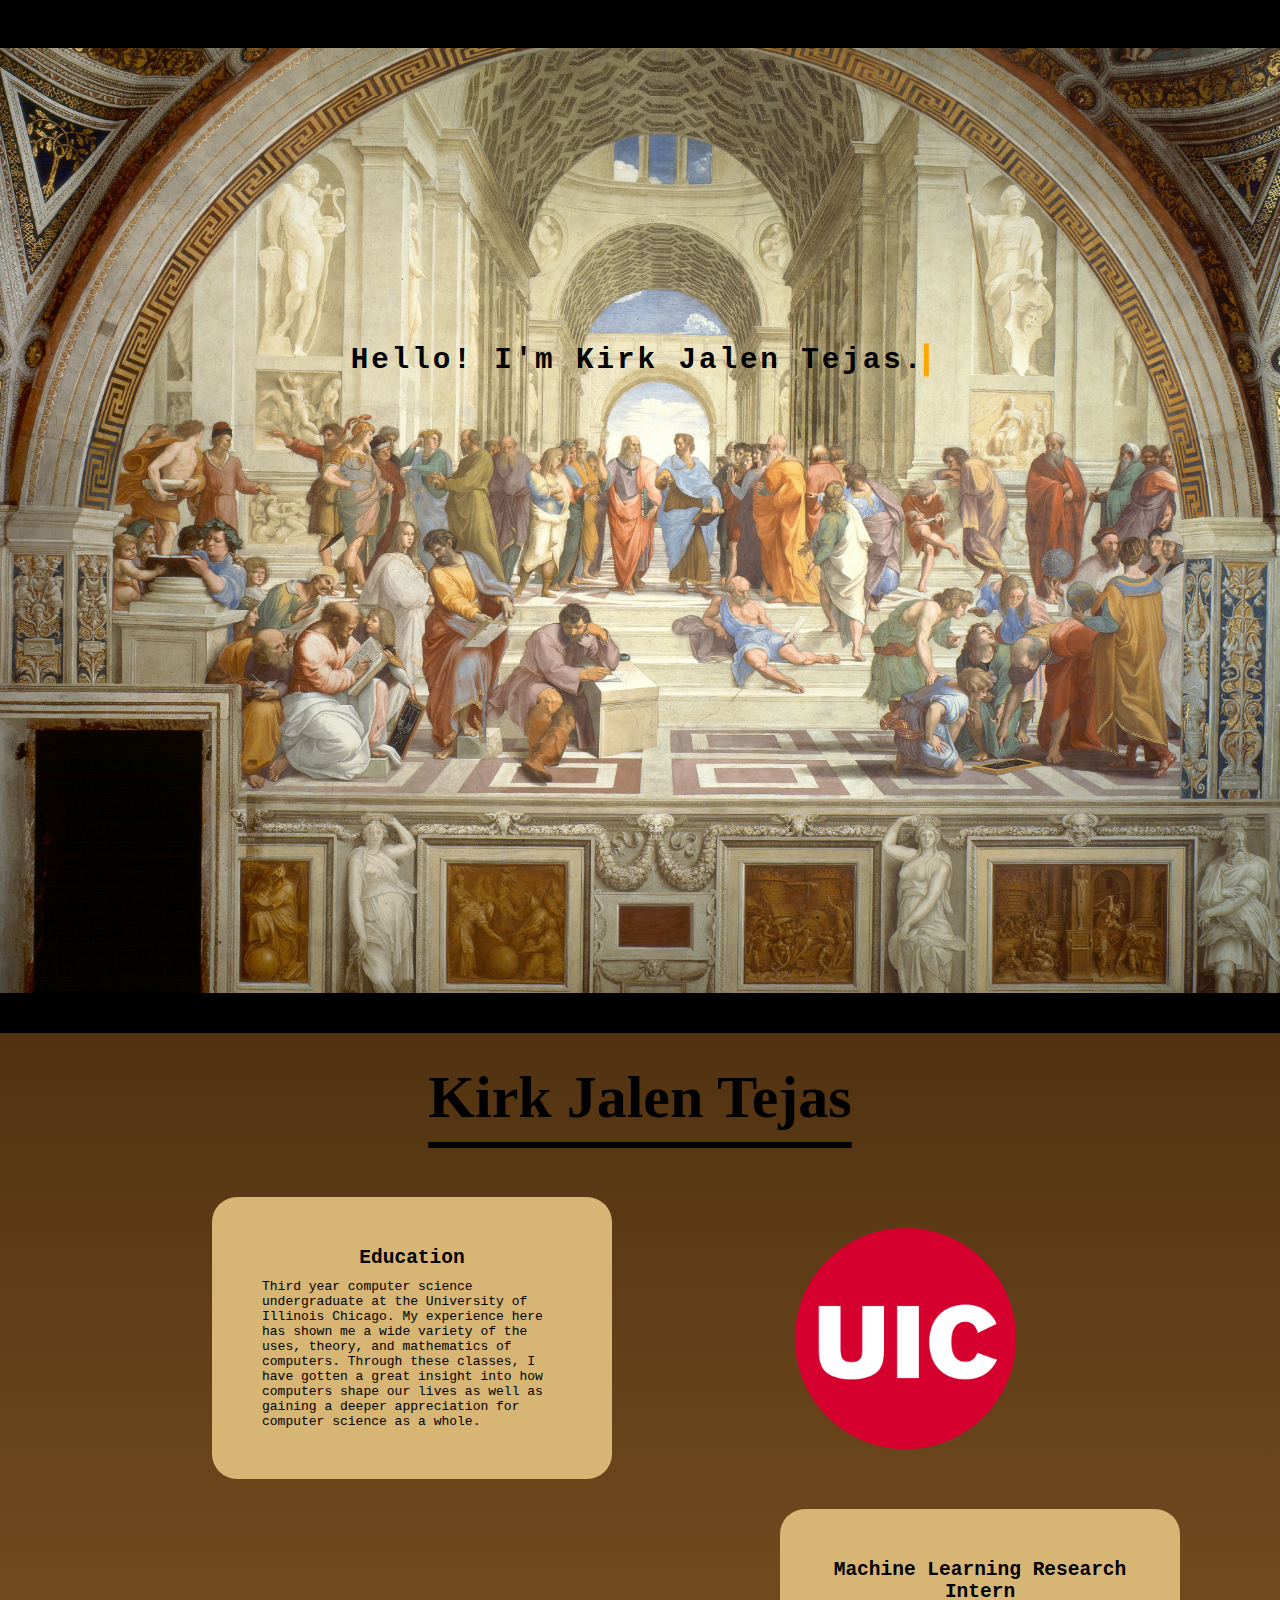
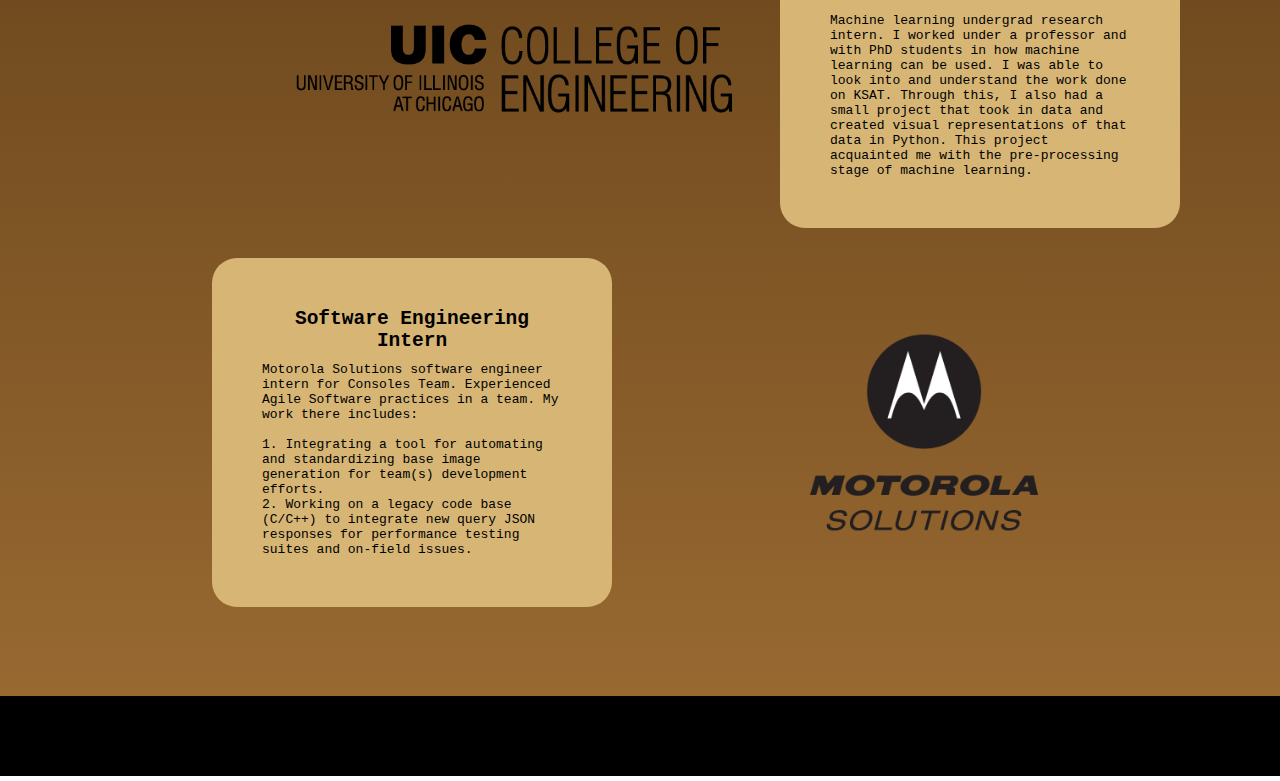
==== index.html @ f33065a4 "replace index.html" ====
<!DOCTYPE html>
<html lang="en">
<head>
    <link rel="stylesheet" href="index.css">
    <meta charset="UTF-8">
    <meta http-equiv="X-UA-Compatible" content="IE=edge">
    <meta name="viewport" content="width=device-width, initial-scale=1.0">
    <title>About Page</title>
</head>
<body id="top">
    <div class="TopBlackbar"></div>
    
    <section class="hello">
        <div class="typer">
            <h1 id="writer">Hello! I'm Kirk Jalen Tejas.</h1>
        </div>
    </section>

    <div class="Back_IMG">
        <img src="school-of-athens.jpg" alt="SOA">
    </div>
</body>

<body id="middle">
    <header>
        <!-- <ul>
            <li><a href="index.html">Home</a></li>
            <li><a href="books.html">Books</a></li>
            <li><a href="contact.html">Contact</a></li>
        </ul> -->
        <!-- <a id="name" href=".typer">Kirk Jalen Tejas</a> -->
        <!-- <h1 id="name">Kirk Jalen Tejas</h1> -->
    </header>

    <div class="midBar"></div>
    <div class="Next_Page">

        <h1 id="name">Kirk Jalen Tejas</h1>

        <ul id="work_exp">
            <li id="first">
                <div class="container">
                    <div class="info">
                        <center><h2 id="head_info">Education</h2></center>
                        <p id="text_info">Third year computer science undergraduate at the University of Illinois Chicago. My experience here has shown me a wide variety
                            of the uses, theory, and mathematics of computers. Through these classes, I have gotten a great insight
                            into how computers shape our lives as well as gaining a deeper appreciation for computer science as a whole.
                        </p>
                    </div>
                    <div>
                        <img id="school" src="uic.png" alt="UIC">
                    </div>
                </div>
            </li>

            <li id="sec">
                <div class="container">
                    <div>
                        <img id="COE" src="coe.png" alt="UIC">
                    </div>
                    
                    <div class="info">
                        <center><h2 id="head_info">Machine Learning Research Intern</h2></center>
                        <p id="text_info">Machine learning undergrad research intern. I worked under a professor and with PhD students in how machine learning can be used. I was able to look into and understand 
                            the work done on KSAT. Through this, I also had a small project that took in data and created visual representations of that data in Python. This 
                            project acquainted me with the pre-processing stage of machine learning.
                        </p>
                    </div>
                </div>
            </li>

            <li id="third">
                <div class="container">
                    <div class="info">
                        <center><h2 id="head_info">Software Engineering Intern</h2></center>
                        <p id="text_info">Motorola Solutions software engineer intern for Consoles Team. Experienced 
                            Agile Software practices in a team. My work there includes:
                            <br><br>
                            1. Integrating a tool for automating and standardizing base image generation for team(s) development efforts.
                            <br>
                            2. Working on a legacy code base (C/C++) to integrate new query JSON responses for performance testing suites and on-field issues.
                        </p>
                    </div>
                    <div>
                        <img id="MSI" src="MSI2.png" alt="MSI">
                    </div>
                </div>
            </li>
        </ul>
    </div>
    <div class="botBar"></div>
</body>
</html>
---- index.css ----
* {
    margin: 0%;
}

html {
    scroll-behavior: smooth;
}

#top {
    /* -ms-overflow-style: none;*/
    scrollbar-width: none;
    overflow-y: scroll;
    height: inherit;
    /* overflow:hidden; */
    /* display: flexbox;
    align-content: flex-end; */
}

body {
    overflow-y: scroll;
}
/* Code below is for the background image */
.Back_IMG img {
    position: relative;
    right: 0%;
    bottom: 0%;
    width: 100%;
    height: auto;
    object-fit: cover;
    z-index: -1;
    vertical-align: bottom;
}

/* Black bar for top: TODO: play around with colors */
.TopBlackbar {
    overflow: hidden;
    position: absolute;
    top: 0;
    left: 0;
    width: 100%;
    border-top: 3rem solid black;
}
/* Code below is for the text at the top of bar */
header {
    position: absolute;
    top: 0;
    left: 0;
    width: 100%;
    display: flex;
    justify-content: space-between;
    align-items: center;
    z-index: 999999;
}

header ul {
    display: flex;
    justify-content: center;
    align-items: center;
    overflow: hidden;
}
/* 
header ul li {
    list-style: none;
    padding-top: 15px;
    z-index: 10000;
}

header ul li a {
    text-decoration: none;
    padding: 4px 15px;
    color: white;
    border-radius: 20px;
}

header ul li a:hover {
    background: white;
    color: black;
} */

/* TypeWriter effect */

@keyframes typing {
    from { width: 0 }
    to { width: 100% }
}

@keyframes blink-caret {
    from, to { border-color: transparent}
    50% { border-color: orange}
}

.midBar {
    position: flex;
    width: 100%;
    border-top: 2.5em solid black;
}

section {
    position: absolute;
    font-size: large;
    top: 40%;
    left: 50%;
    margin-right: -50%;
    transform: translate(-50%,-50%);
}

#writer {
    color: black;
    font-family: monospace;
    overflow: hidden;
    border-right: .20em solid orange;
    white-space: nowrap;
    margin: 0 auto;
    letter-spacing: .10em;
    animation: 
        typing 3.5s steps(30,end), 
        blink-caret .5s step-end infinite;
}

/* Text boxes Section */
.Next_Page {
    position: relative;
    background-image: linear-gradient(#513210,#986931);
    /* background-color:#5e3e17; */
    bottom: 0;
    left: 0;
    width: auto;
    height: auto;
    overflow: hidden;
    padding-bottom: 50px
}

.Next_Page ul {
    list-style-type: none;
    display: inline-block;
    justify-content: center;
    left: 50%;
    margin-right: -50%;
    padding-top: 20px;
    padding-bottom: 20px;
}

.Next_Page ul li {
    display: list-item;
    padding-top: 15px;
    padding-bottom: 15px;
}

.container {
    float: auto;
    display: grid;
    place-items:center;
    grid-template-columns: 2fr 1fr 2fr;
    column-gap: 10px;
}

.info {
    position: relative;
    overflow: hidden;
    border-radius: 25px;
    background:	#d6b575;
    padding: 50px;
    width: 300px;
    height: auto;
}

#first {
    float: right;
}

#sec {
    float: left;
}

#third {
    float: right;
}

#school {
    float: left;
    width: 60%;
    height: 60%;
}

#COE {
    float: right;
    width: 70%;
    height: 70%; 
}

#MSI {
    float: left;
    width: 70%;
    height: 70%;
}

/* My name at the top of this section */
#name {
    padding-top: 30px;
    padding-bottom: 30px;
    font-size: 60px;
    color: black;
    font-family: 'Brush Script MT', cursive;
    text-align: center;
    text-decoration: underline;
    text-underline-offset: 25px;
}

/* For the text within boxes */
#head_info {
    font-family:monospace;
    margin: auto;
    padding-bottom: 10px;
}

#text_info {
    font-family: monospace;
    margin: 0 auto;
}

.botBar {
    position: flex;
    width: 100%;
    border-top: 5em solid black;
}

#btn {
    text-decoration: none;
    border: none;
    display: inline-block;
    padding: 8px 30px;
    border-radius: 40px;
    background: white;
    color: black;
    font-style: oblique;
    font-size: 1.3em;
    transform: translateY(-20px);
    transform: translateX(-10px);
    z-index: 100;
}
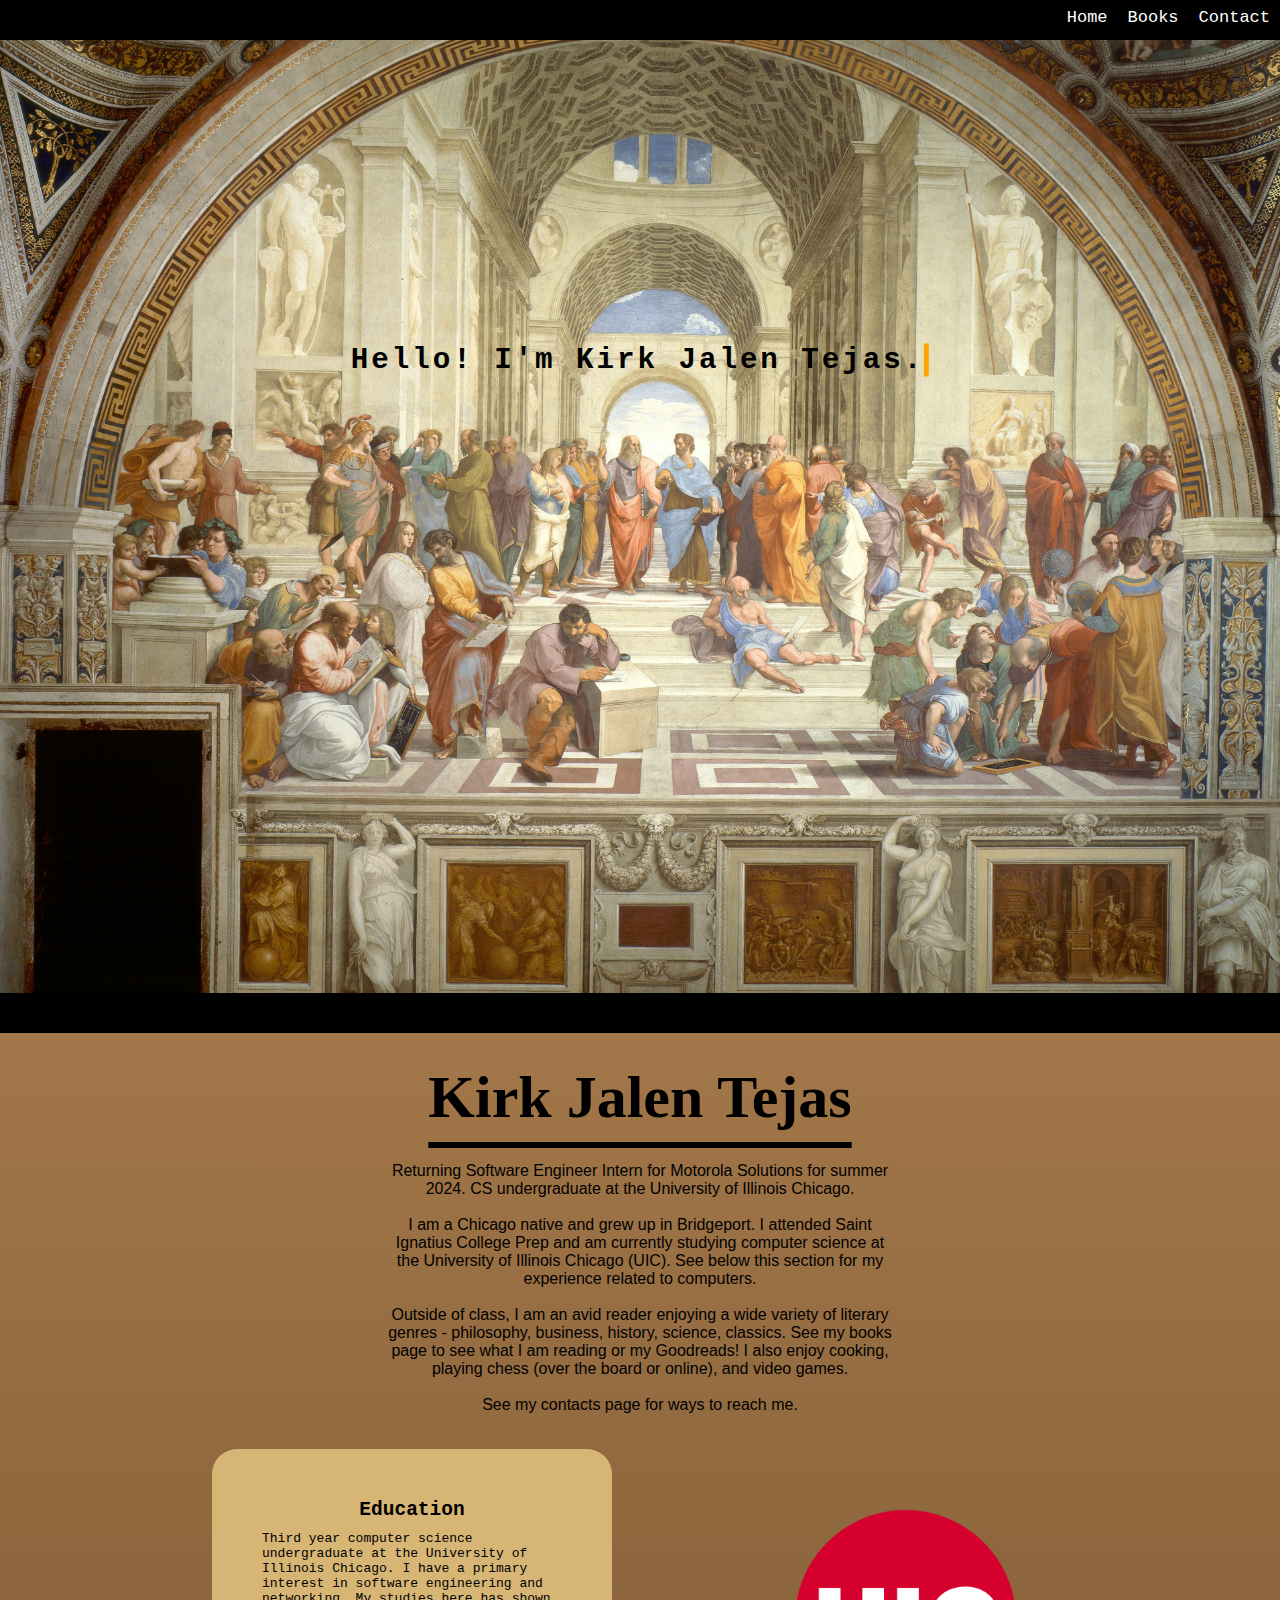
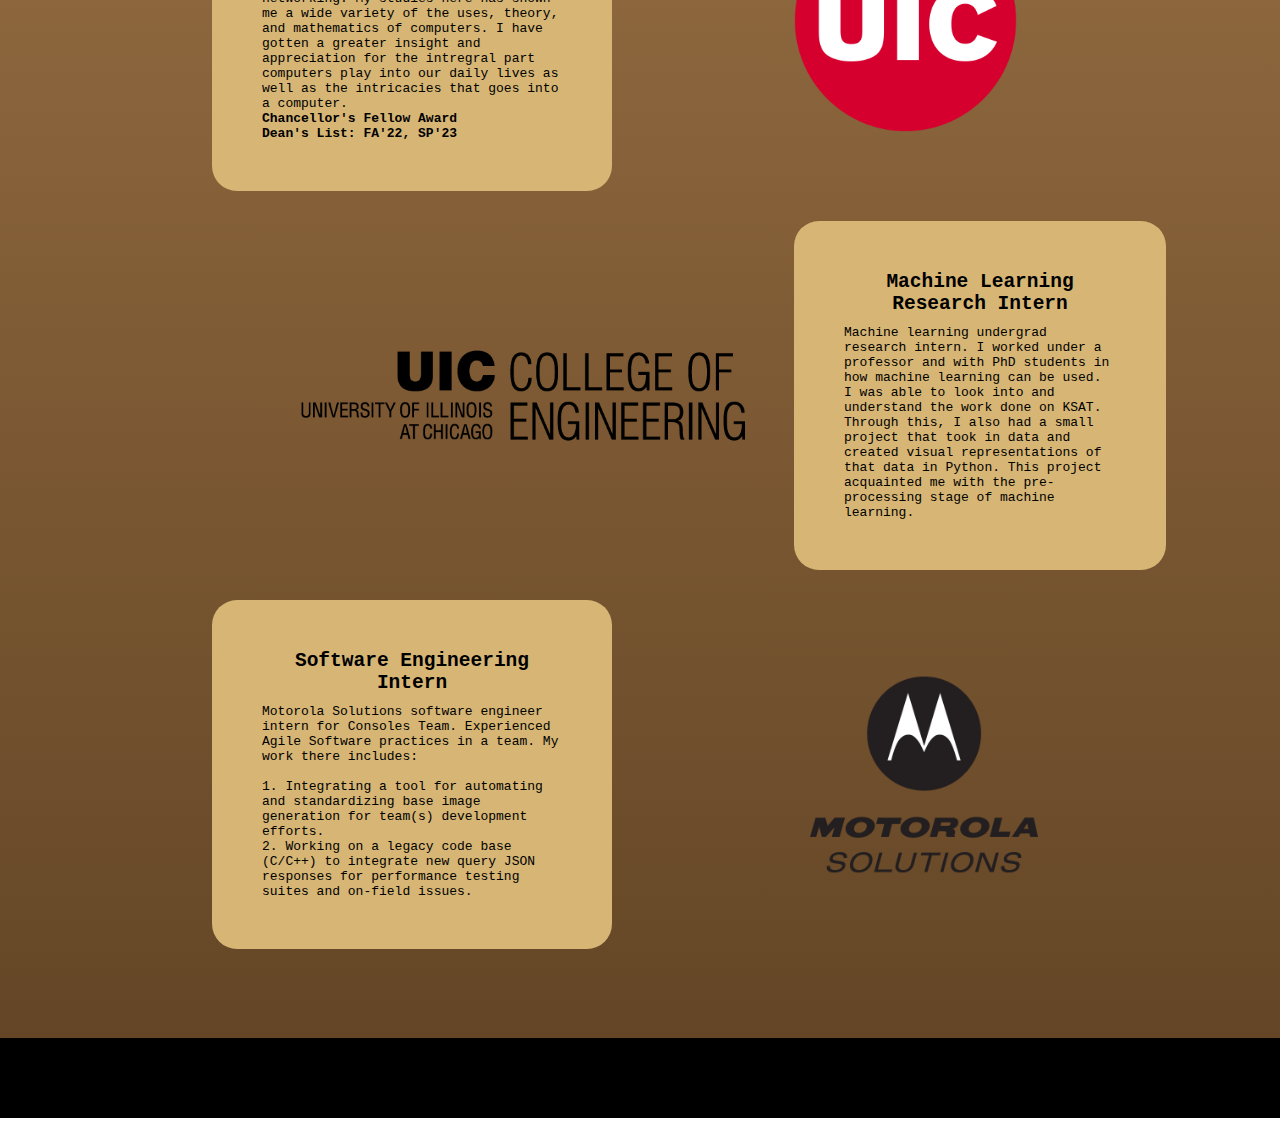
==== commit 294b9e6d: "added about me, books page" ====
--- a/index.html
+++ b/index.html
@@ -17,17 +17,17 @@
     </section>
 
     <div class="Back_IMG">
-        <img src="school-of-athens.jpg" alt="SOA">
+        <img src="./assets/school-of-athens.jpg" alt="SOA">
     </div>
 </body>
 
 <body id="middle">
     <header>
-        <!-- <ul>
+        <ul>
             <li><a href="index.html">Home</a></li>
             <li><a href="books.html">Books</a></li>
             <li><a href="contact.html">Contact</a></li>
-        </ul> -->
+        </ul>
         <!-- <a id="name" href=".typer">Kirk Jalen Tejas</a> -->
         <!-- <h1 id="name">Kirk Jalen Tejas</h1> -->
     </header>
@@ -35,20 +35,33 @@
     <div class="midBar"></div>
     <div class="Next_Page">
 
-        <h1 id="name">Kirk Jalen Tejas</h1>
+        <div class="about">
+            <h1 id="name">Kirk Jalen Tejas</h1>
+            <p id="me">Returning Software Engineer Intern for Motorola Solutions for summer 2024. CS undergraduate at the University of Illinois Chicago. 
+                <br><br>
+                I am a Chicago native and grew up in Bridgeport. I attended Saint Ignatius College Prep and am currently studying computer science at the University of Illinois Chicago (UIC). See below this section for my experience related to computers.
+                <br><br>
+                Outside of class, I am an avid reader enjoying a wide variety of literary genres - philosophy, business, history, science, classics. See my books page to see what I am reading or my Goodreads! I also enjoy cooking, playing chess (over the board or online), and video games.
+                <br><br>
+                See my contacts page for ways to reach me.</p>
+        </div>
 
         <ul id="work_exp">
             <li id="first">
                 <div class="container">
                     <div class="info">
                         <center><h2 id="head_info">Education</h2></center>
-                        <p id="text_info">Third year computer science undergraduate at the University of Illinois Chicago. My experience here has shown me a wide variety
-                            of the uses, theory, and mathematics of computers. Through these classes, I have gotten a great insight
-                            into how computers shape our lives as well as gaining a deeper appreciation for computer science as a whole.
+                        <p id="text_info">Third year computer science undergraduate at the University of Illinois Chicago. I have a primary interest in software engineering and networking. My studies here has shown me a wide variety
+                            of the uses, theory, and mathematics of computers. I have gotten a greater insight and appreciation for the intregral part computers play into our daily lives as well as the intricacies that goes into a computer.
+                            <b><br>
+                            Chancellor's Fellow Award
+                            <br>
+                            Dean's List: FA'22, SP'23
+                            </b>
                         </p>
                     </div>
                     <div>
-                        <img id="school" src="uic.png" alt="UIC">
+                        <img id="school" src="./assets/uic.png" alt="UIC">
                     </div>
                 </div>
             </li>
@@ -56,7 +69,7 @@
             <li id="sec">
                 <div class="container">
                     <div>
-                        <img id="COE" src="coe.png" alt="UIC">
+                        <img id="COE" src="./assets/coe.png" alt="UIC">
                     </div>
                     
                     <div class="info">
@@ -82,7 +95,7 @@
                         </p>
                     </div>
                     <div>
-                        <img id="MSI" src="MSI2.png" alt="MSI">
+                        <img id="MSI" src="./assets/MSI2.png" alt="MSI">
                     </div>
                 </div>
             </li>
--- a/index.css
+++ b/index.css
@@ -7,13 +7,9 @@
 }
 
 #top {
-    /* -ms-overflow-style: none;*/
     scrollbar-width: none;
     overflow-y: scroll;
     height: inherit;
-    /* overflow:hidden; */
-    /* display: flexbox;
-    align-content: flex-end; */
 }
 
 body {
@@ -38,7 +34,7 @@
     top: 0;
     left: 0;
     width: 100%;
-    border-top: 3rem solid black;
+    border-top: 2.5rem solid black;
 }
 /* Code below is for the text at the top of bar */
 header {
@@ -46,36 +42,36 @@
     top: 0;
     left: 0;
     width: 100%;
-    display: flex;
-    justify-content: space-between;
-    align-items: center;
+    align-items: left;
     z-index: 999999;
 }
 
 header ul {
     display: flex;
-    justify-content: center;
+    justify-content: right;
     align-items: center;
     overflow: hidden;
-}
-/* 
+    margin: 0;
+}
+
 header ul li {
     list-style: none;
-    padding-top: 15px;
-    z-index: 10000;
+    padding-top: 7.5px;
 }
 
 header ul li a {
     text-decoration: none;
-    padding: 4px 15px;
+    font-family: monospace;
+    padding: 4px 10px;
     color: white;
-    border-radius: 20px;
+    border-radius: 15px;
+    font-size: 17px;
 }
 
 header ul li a:hover {
     background: white;
     color: black;
-} */
+}
 
 /* TypeWriter effect */
 
@@ -120,7 +116,8 @@
 /* Text boxes Section */
 .Next_Page {
     position: relative;
-    background-image: linear-gradient(#513210,#986931);
+    /* background-image: linear-gradient(#513210,#986931); */
+    background-image: linear-gradient(#A27749,#644626);
     /* background-color:#5e3e17; */
     bottom: 0;
     left: 0;
@@ -160,7 +157,8 @@
     border-radius: 25px;
     background:	#d6b575;
     padding: 50px;
-    width: 300px;
+    min-width: 250px;
+    max-width: 300px;
     height: auto;
 }
 
@@ -204,6 +202,13 @@
     text-align: center;
     text-decoration: underline;
     text-underline-offset: 25px;
+}
+
+#me {
+    margin: 0 auto;
+    max-width: 40%;
+    text-align: center;
+    font-family: 'Trebuchet MS', 'Lucida Sans Unicode', 'Lucida Grande', 'Lucida Sans', Arial, sans-serif;
 }
 
 /* For the text within boxes */
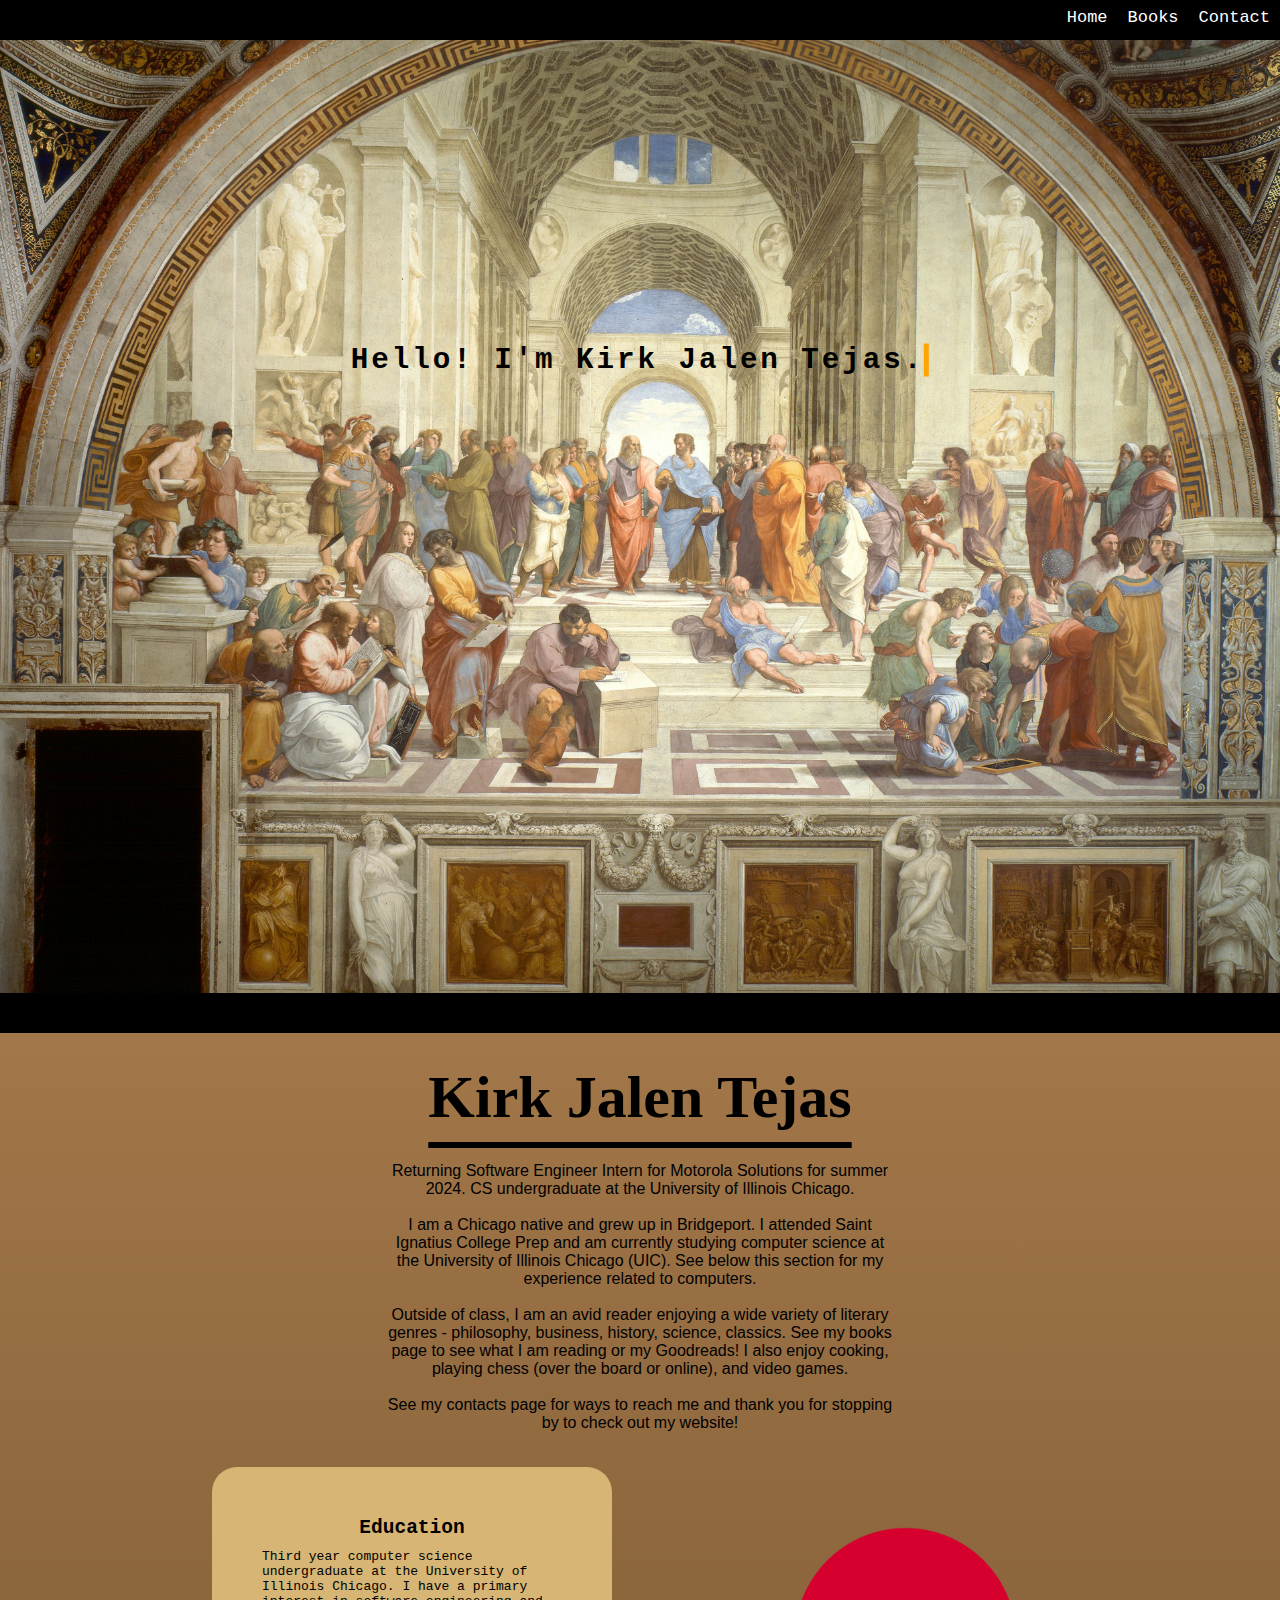
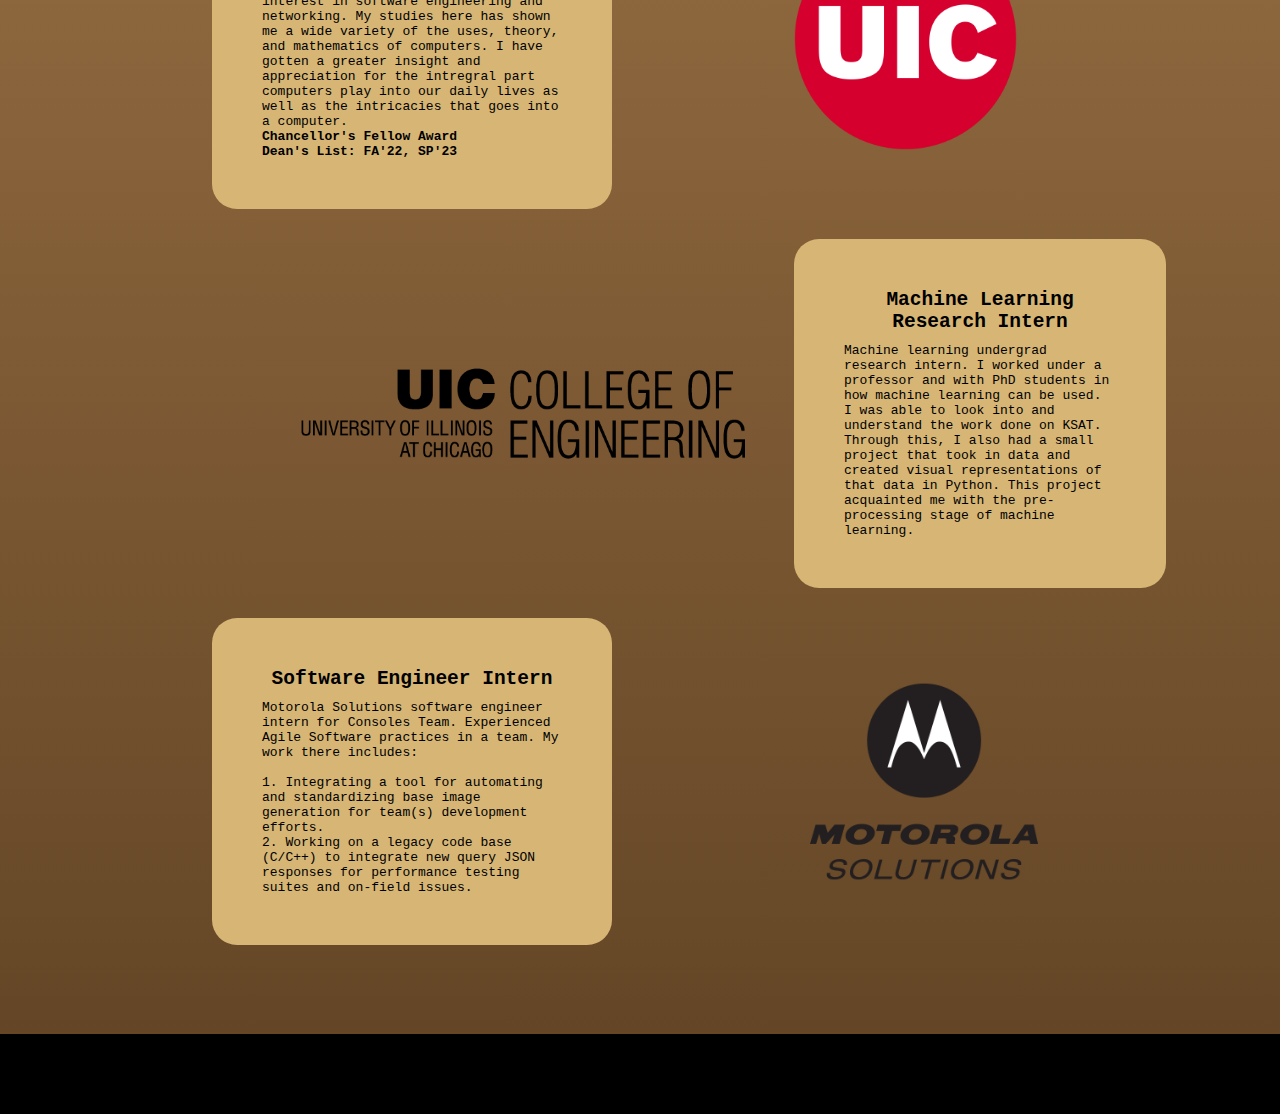
==== commit 41517f86: "final draft" ====
--- a/index.html
+++ b/index.html
@@ -43,7 +43,7 @@
                 <br><br>
                 Outside of class, I am an avid reader enjoying a wide variety of literary genres - philosophy, business, history, science, classics. See my books page to see what I am reading or my Goodreads! I also enjoy cooking, playing chess (over the board or online), and video games.
                 <br><br>
-                See my contacts page for ways to reach me.</p>
+                See my contacts page for ways to reach me and thank you for stopping by to check out my website!</p>
         </div>
 
         <ul id="work_exp">
@@ -85,7 +85,7 @@
             <li id="third">
                 <div class="container">
                     <div class="info">
-                        <center><h2 id="head_info">Software Engineering Intern</h2></center>
+                        <center><h2 id="head_info">Software Engineer Intern</h2></center>
                         <p id="text_info">Motorola Solutions software engineer intern for Consoles Team. Experienced 
                             Agile Software practices in a team. My work there includes:
                             <br><br>
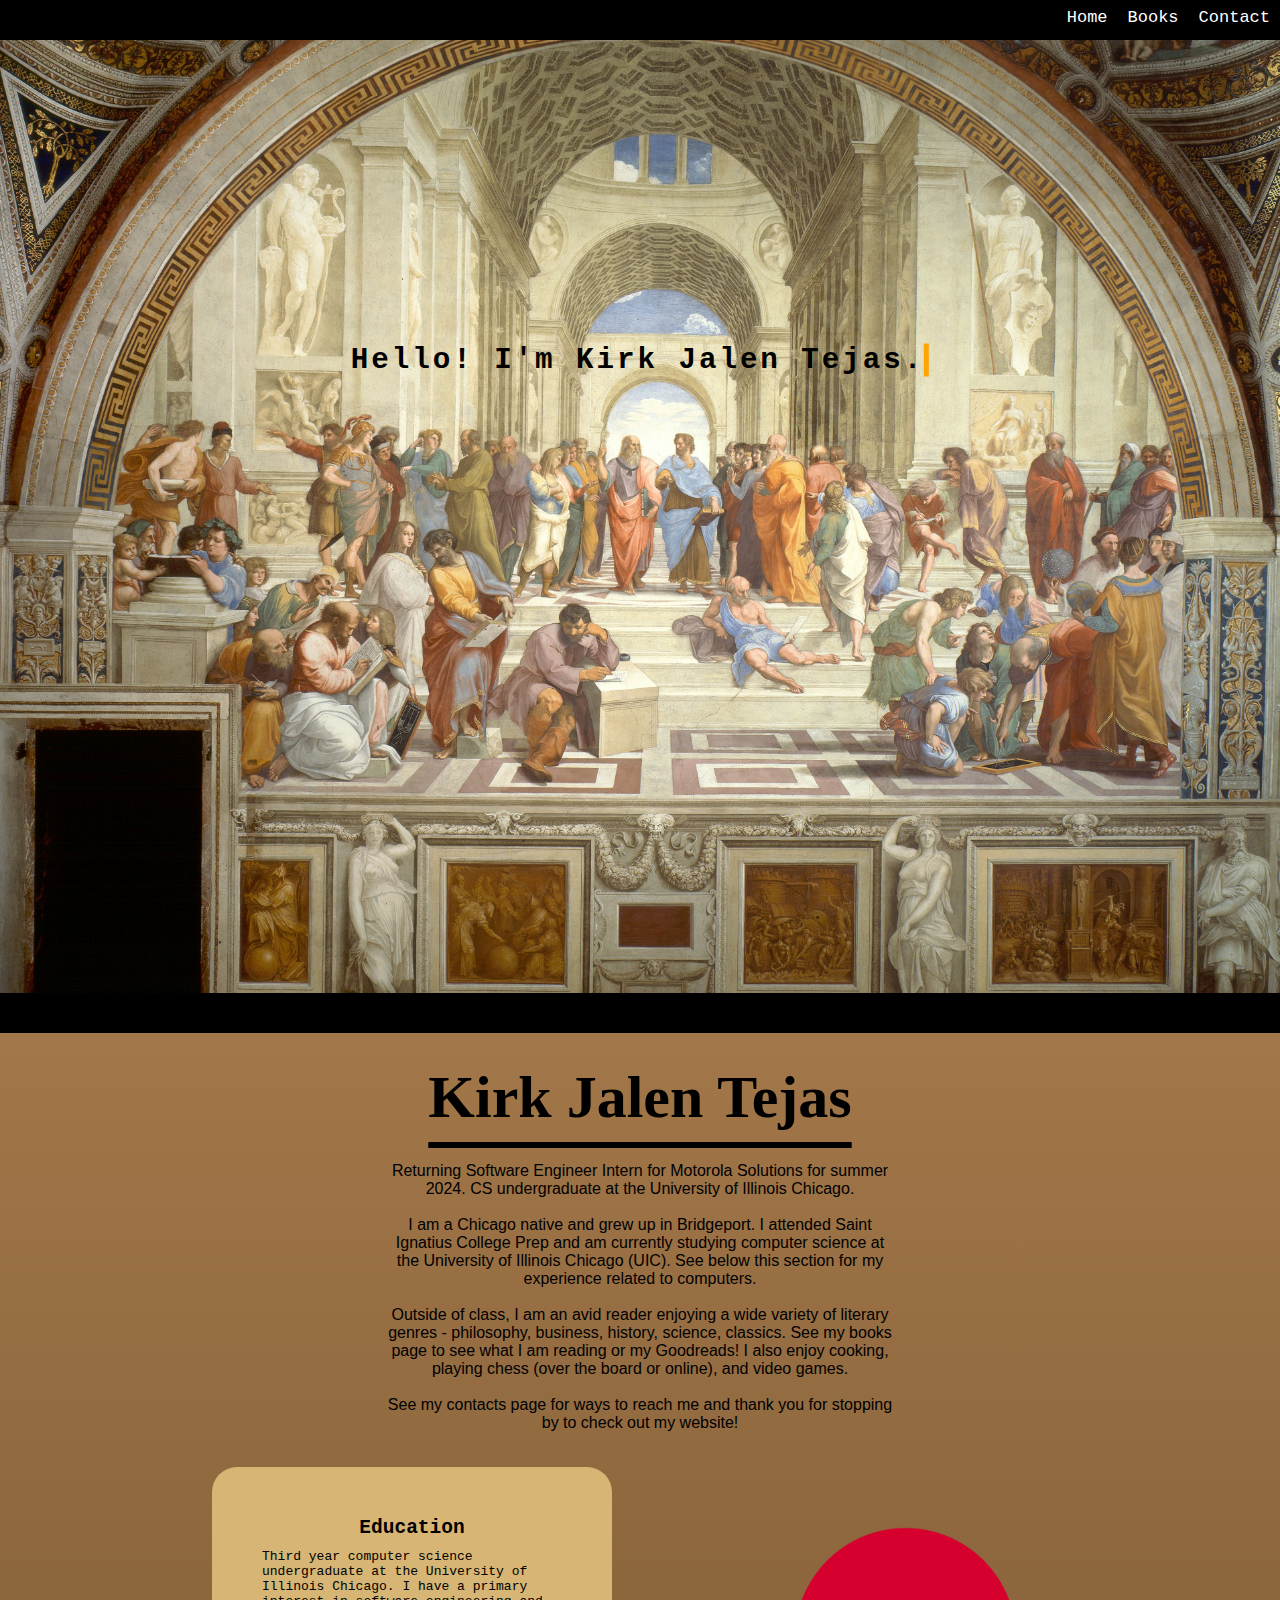
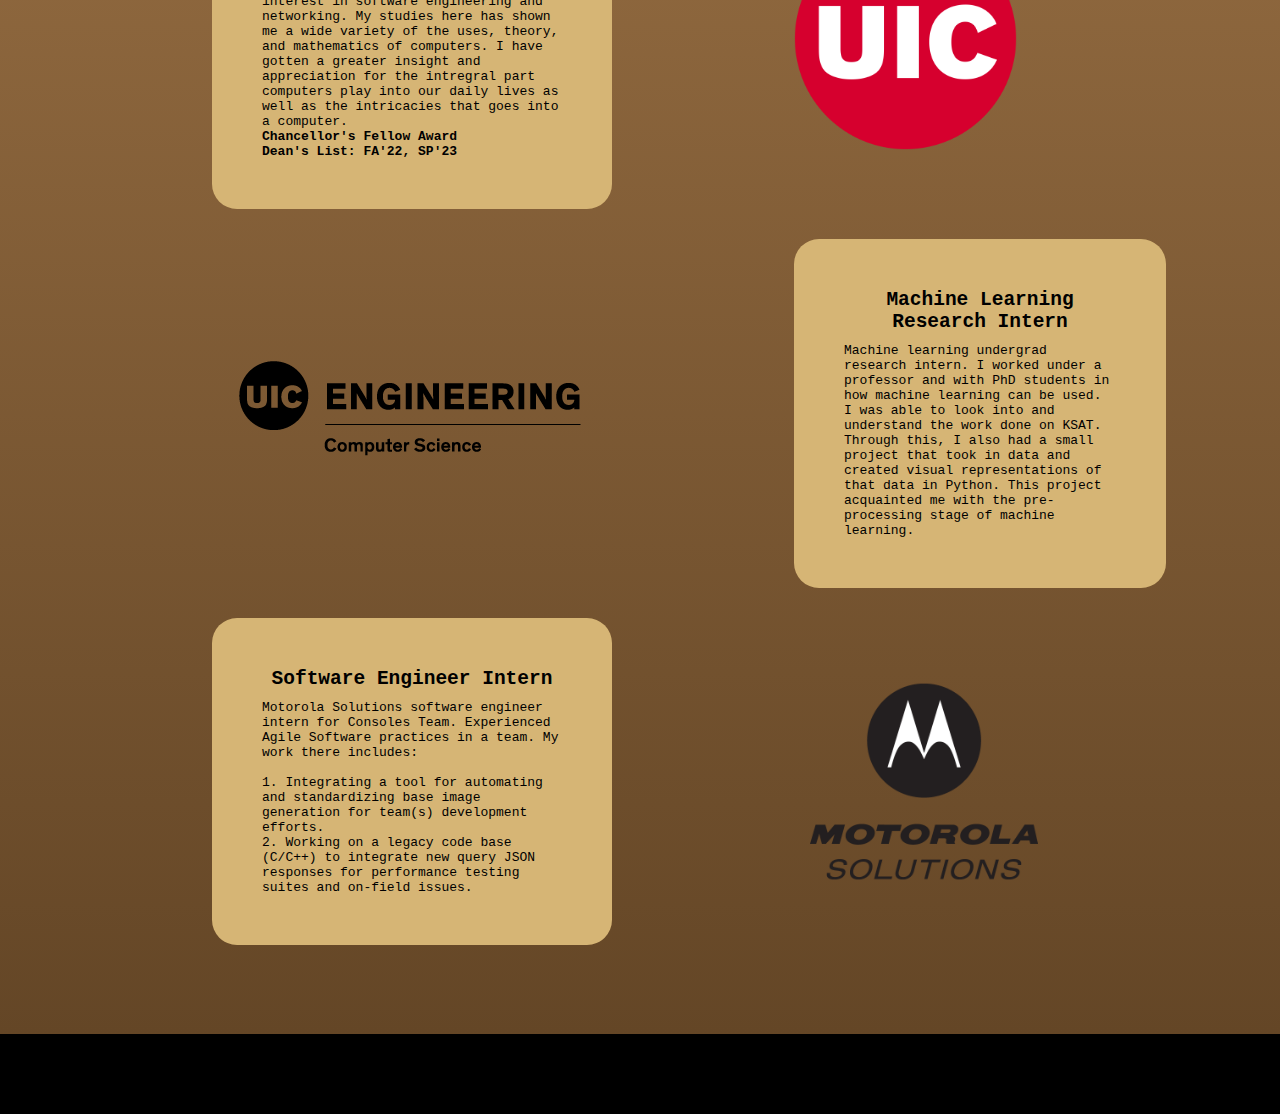
==== commit cecf90ae: "updated image and some size changes" ====
--- a/index.html
+++ b/index.html
@@ -69,7 +69,7 @@
             <li id="sec">
                 <div class="container">
                     <div>
-                        <img id="COE" src="./assets/coe.png" alt="UIC">
+                        <img id="COE" src="./assets/COECS.PNG" alt="UIC">
                     </div>
                     
                     <div class="info">
--- a/index.css
+++ b/index.css
@@ -182,8 +182,8 @@
 
 #COE {
     float: right;
-    width: 70%;
-    height: 70%; 
+    width: 100%;
+    height: 100%; 
 }
 
 #MSI {
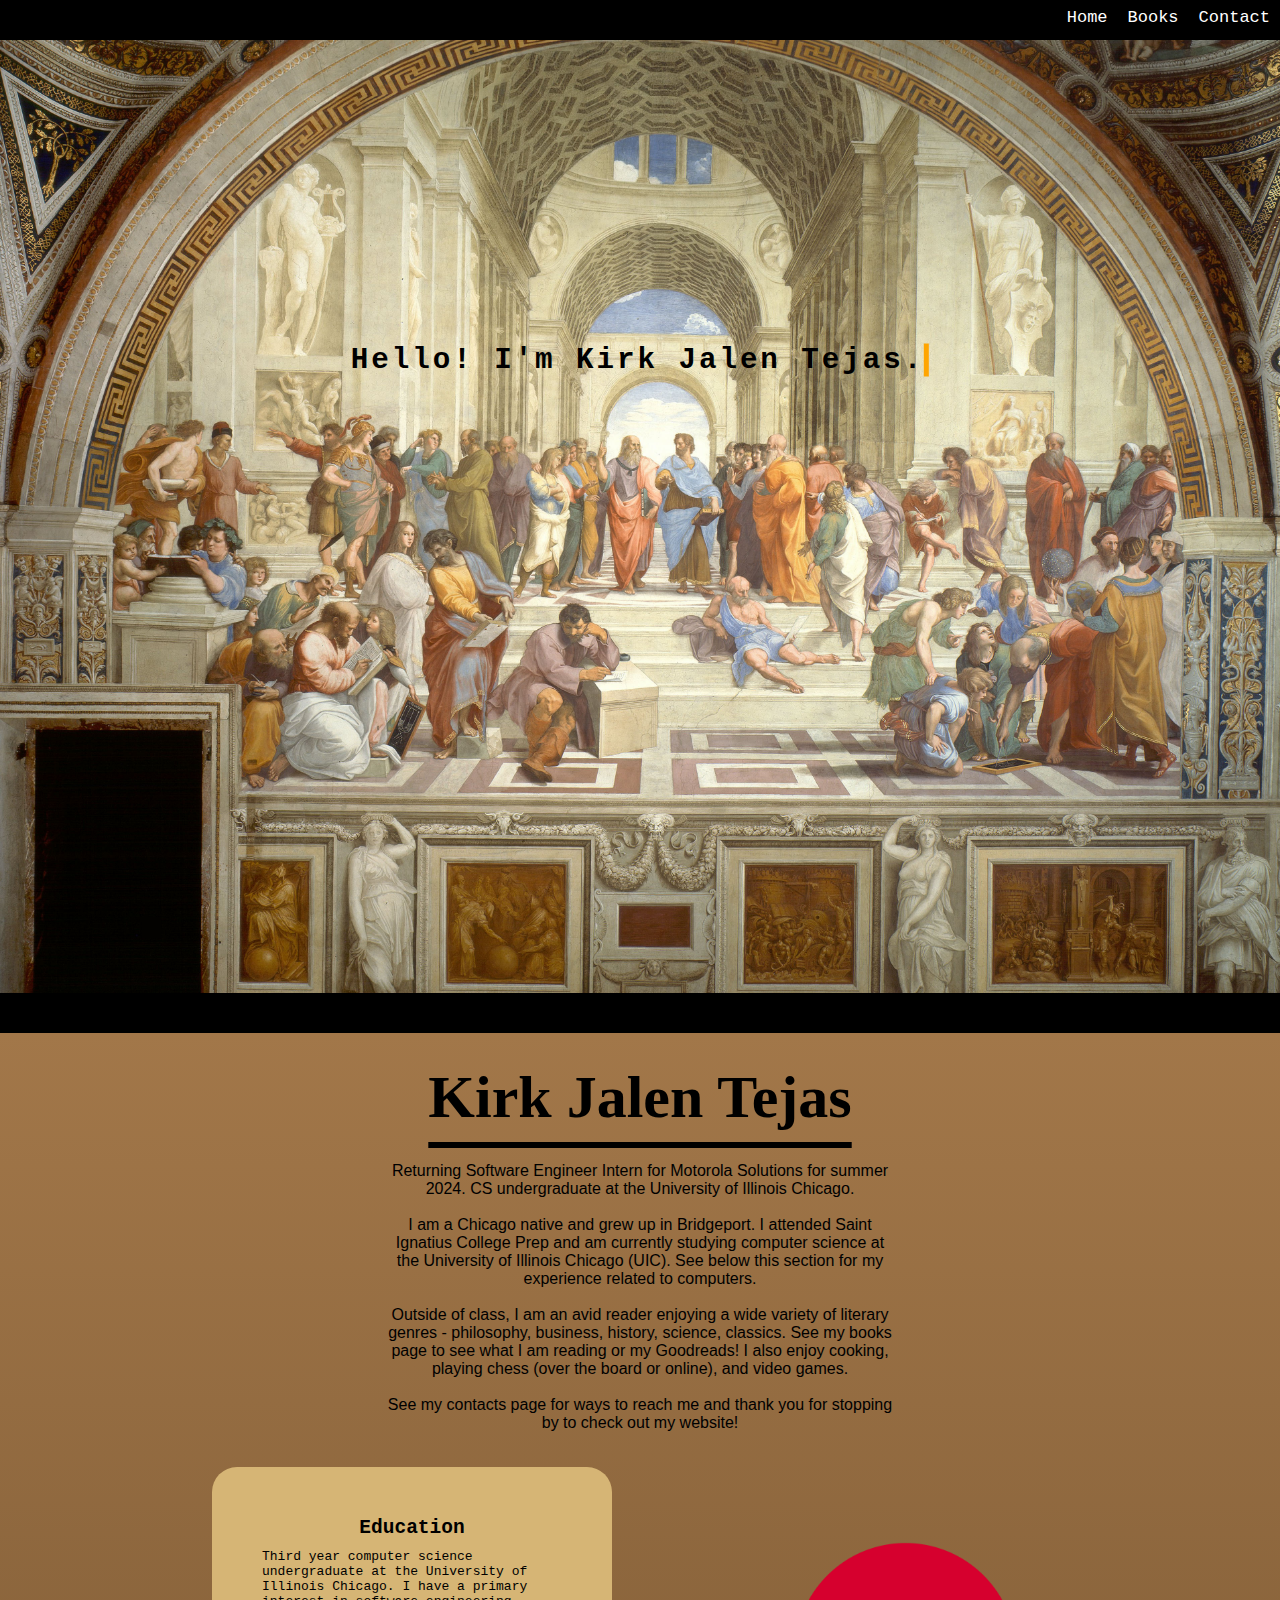
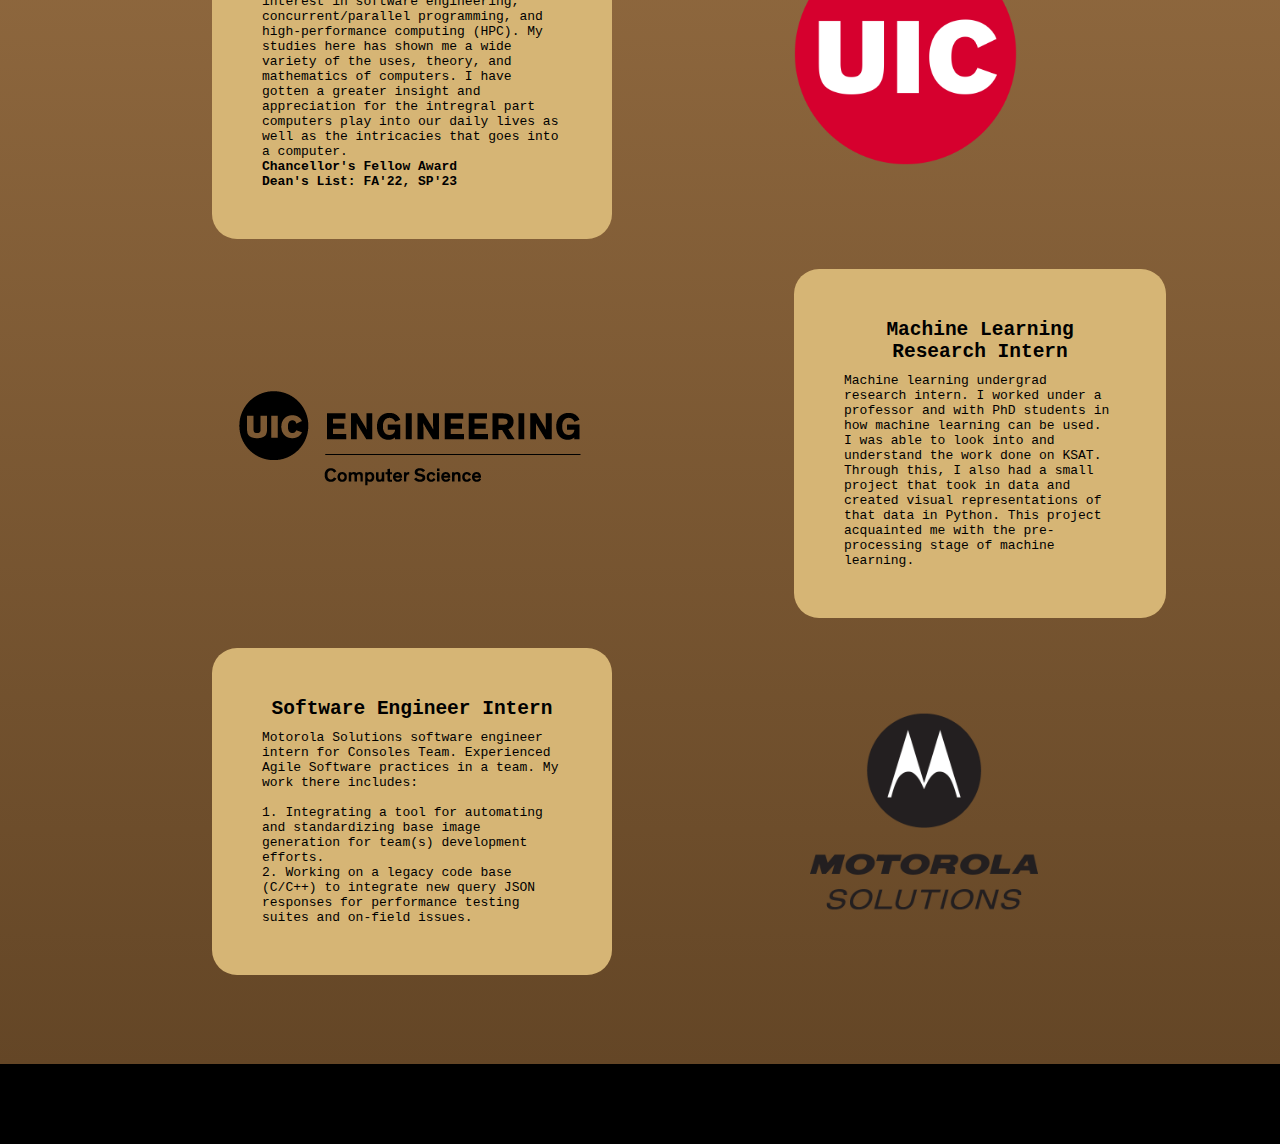
==== commit 12d2d628: "update 3-15" ====
--- a/index.html
+++ b/index.html
@@ -51,7 +51,7 @@
                 <div class="container">
                     <div class="info">
                         <center><h2 id="head_info">Education</h2></center>
-                        <p id="text_info">Third year computer science undergraduate at the University of Illinois Chicago. I have a primary interest in software engineering and networking. My studies here has shown me a wide variety
+                        <p id="text_info">Third year computer science undergraduate at the University of Illinois Chicago. I have a primary interest in software engineering, concurrent/parallel programming, and high-performance computing (HPC). My studies here has shown me a wide variety
                             of the uses, theory, and mathematics of computers. I have gotten a greater insight and appreciation for the intregral part computers play into our daily lives as well as the intricacies that goes into a computer.
                             <b><br>
                             Chancellor's Fellow Award
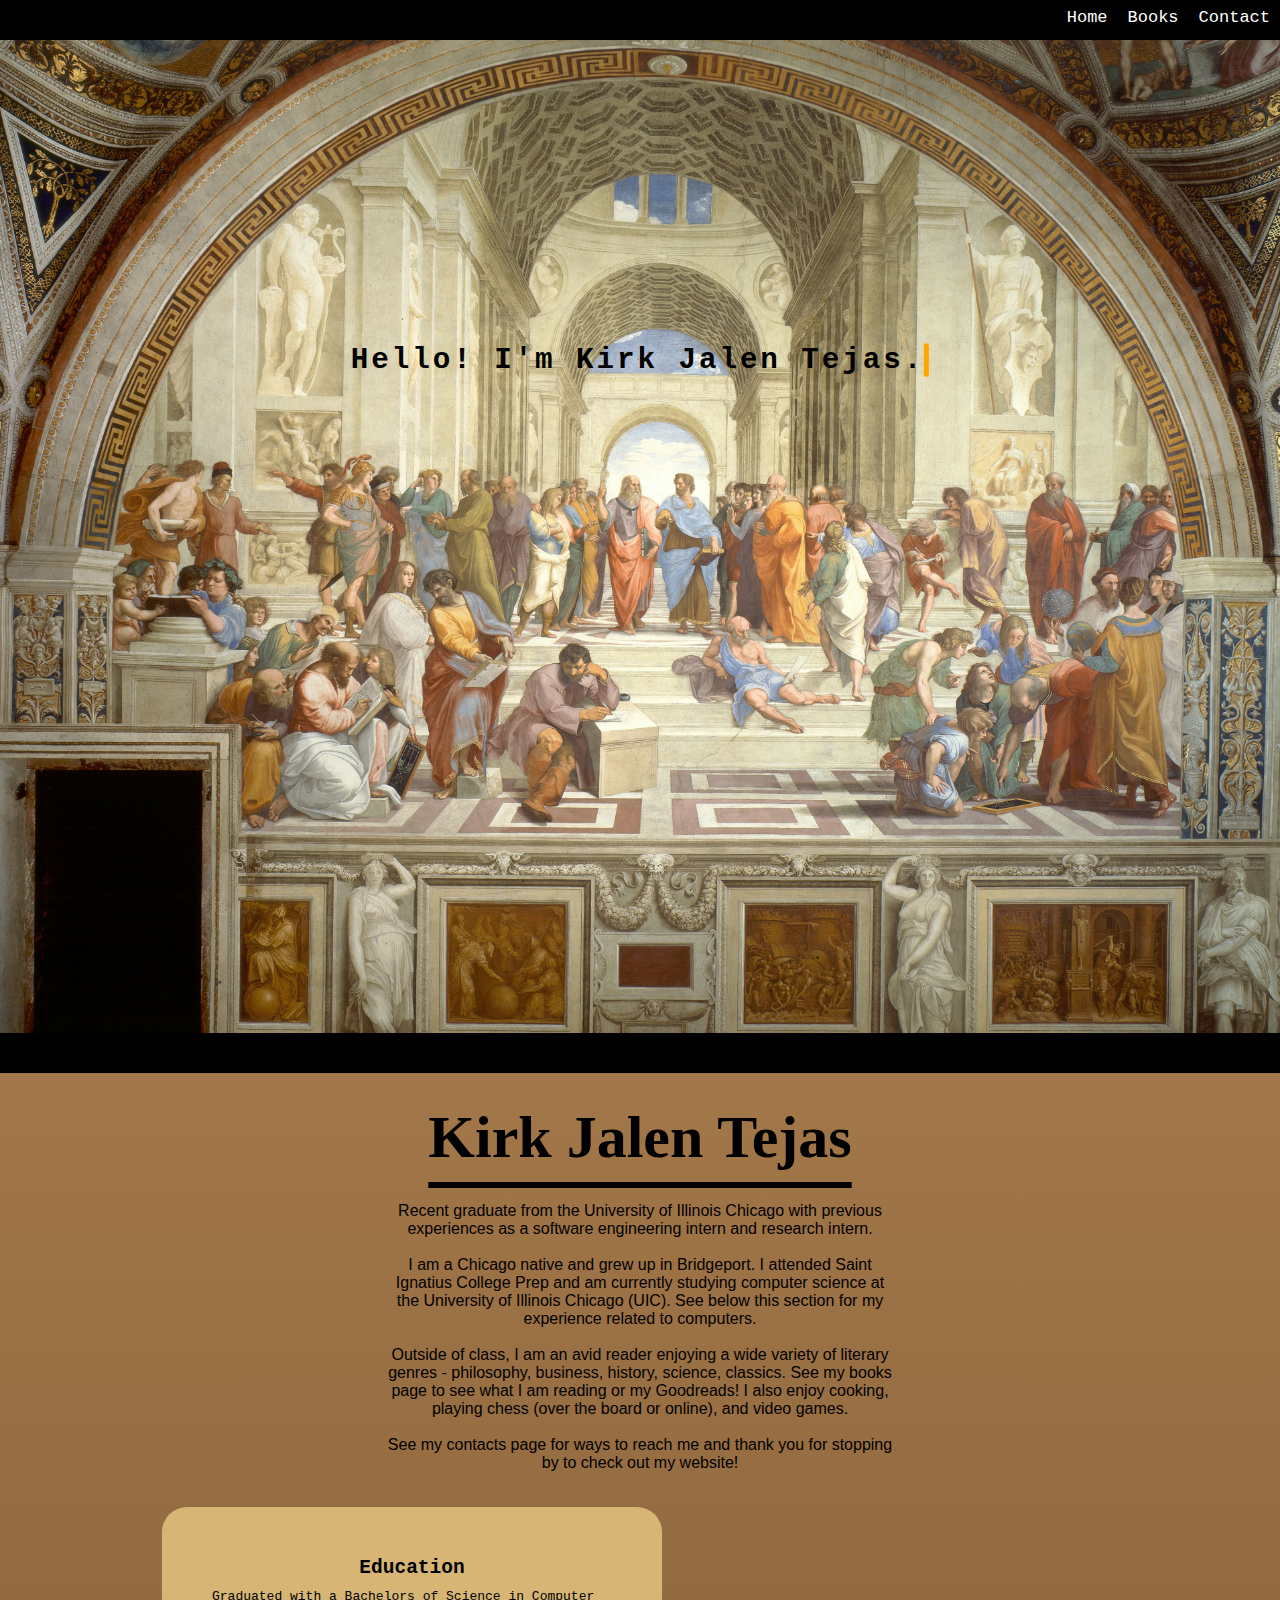
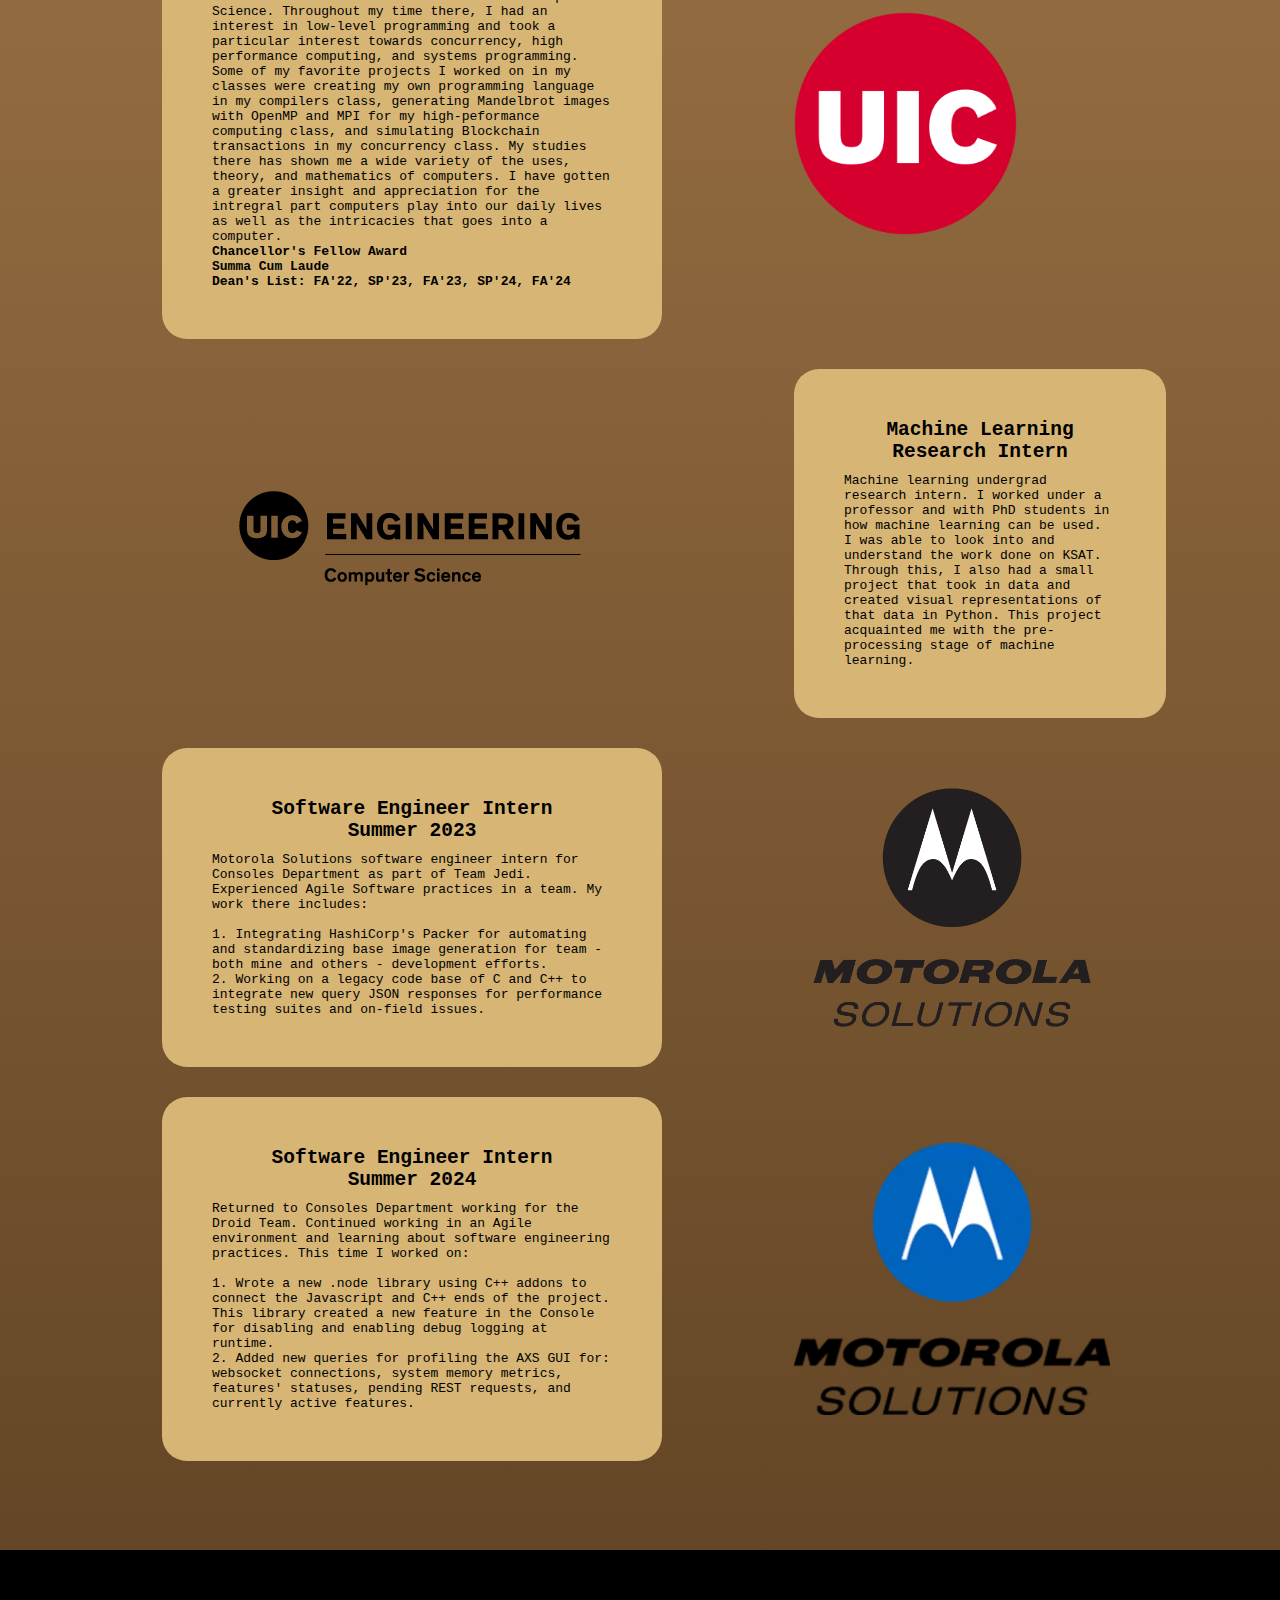
==== commit 7cc037e1: "updated info and experience" ====
--- a/index.html
+++ b/index.html
@@ -37,7 +37,7 @@
 
         <div class="about">
             <h1 id="name">Kirk Jalen Tejas</h1>
-            <p id="me">Returning Software Engineer Intern for Motorola Solutions for summer 2024. CS undergraduate at the University of Illinois Chicago. 
+            <p id="me">Recent graduate from the University of Illinois Chicago with previous experiences as a software engineering intern and research intern. 
                 <br><br>
                 I am a Chicago native and grew up in Bridgeport. I attended Saint Ignatius College Prep and am currently studying computer science at the University of Illinois Chicago (UIC). See below this section for my experience related to computers.
                 <br><br>
@@ -51,12 +51,16 @@
                 <div class="container">
                     <div class="info">
                         <center><h2 id="head_info">Education</h2></center>
-                        <p id="text_info">Third year computer science undergraduate at the University of Illinois Chicago. I have a primary interest in software engineering, concurrent/parallel programming, and high-performance computing (HPC). My studies here has shown me a wide variety
-                            of the uses, theory, and mathematics of computers. I have gotten a greater insight and appreciation for the intregral part computers play into our daily lives as well as the intricacies that goes into a computer.
+                        <p id="text_info">Graduated with a Bachelors of Science in Computer Science. Throughout my time there, I had an interest in low-level programming and took a particular interest towards concurrency, high performance computing, and systems programming. 
+                            Some of my favorite projects I worked on in my classes were creating my own programming language in my compilers class, generating Mandelbrot images with OpenMP and MPI for my high-peformance computing class, and simulating Blockchain transactions in my concurrency class.
+                            My studies there has shown me a wide variety of the uses, theory, and mathematics of computers. 
+                            I have gotten a greater insight and appreciation for the intregral part computers play into our daily lives as well as the intricacies that goes into a computer.
                             <b><br>
                             Chancellor's Fellow Award
                             <br>
-                            Dean's List: FA'22, SP'23
+                            Summa Cum Laude
+                            <br>
+                            Dean's List: FA'22, SP'23, FA'23, SP'24, FA'24
                             </b>
                         </p>
                     </div>
@@ -85,17 +89,34 @@
             <li id="third">
                 <div class="container">
                     <div class="info">
-                        <center><h2 id="head_info">Software Engineer Intern</h2></center>
-                        <p id="text_info">Motorola Solutions software engineer intern for Consoles Team. Experienced 
+                        <center><h2 id="head_info">Software Engineer Intern<br>Summer 2023</h2></center>
+                        <p id="text_info">Motorola Solutions software engineer intern for Consoles Department as part of Team Jedi. Experienced 
                             Agile Software practices in a team. My work there includes:
                             <br><br>
-                            1. Integrating a tool for automating and standardizing base image generation for team(s) development efforts.
+                            1. Integrating HashiCorp's Packer for automating and standardizing base image generation for team - both mine and others - development efforts.
                             <br>
-                            2. Working on a legacy code base (C/C++) to integrate new query JSON responses for performance testing suites and on-field issues.
+                            2. Working on a legacy code base of C and C++ to integrate new query JSON responses for performance testing suites and on-field issues.
                         </p>
                     </div>
                     <div>
                         <img id="MSI" src="./assets/MSI2.png" alt="MSI">
+                    </div>
+                </div>
+            </li>
+
+            <li id="fourth">
+                <div class="container">
+                    <div class="info">
+                        <center><h2 id="head_info">Software Engineer Intern<br>Summer 2024</h2></center>
+                        <p id="text_info">Returned to Consoles Department working for the Droid Team. Continued working in an Agile environment and learning about software engineering practices. This time I worked on:
+                            <br><br>
+                            1. Wrote a new .node library using C++ addons to connect the Javascript and C++ ends of the project. This library created a new feature in the Console for disabling and enabling debug logging at runtime.
+                            <br>
+                            2. Added new queries for profiling the AXS GUI for: websocket connections, system memory metrics, features' statuses, pending REST requests, and currently active features. 
+                        </p>
+                    </div>
+                    <div>
+                        <img id="MSIBLUE" src="./assets/MSI3.jpg" alt="MSIBLUE">
                     </div>
                 </div>
             </li>
--- a/index.css
+++ b/index.css
@@ -30,7 +30,7 @@
 /* Black bar for top: TODO: play around with colors */
 .TopBlackbar {
     overflow: hidden;
-    position: absolute;
+    position: relative;
     top: 0;
     left: 0;
     width: 100%;
@@ -158,7 +158,7 @@
     background:	#d6b575;
     padding: 50px;
     min-width: 250px;
-    max-width: 300px;
+    max-width: 400px;
     height: auto;
 }
 
@@ -171,6 +171,10 @@
 }
 
 #third {
+    float: right;
+}
+
+#fourth {
     float: right;
 }
 
@@ -188,8 +192,14 @@
 
 #MSI {
     float: left;
-    width: 70%;
-    height: 70%;
+    width: 85%;
+    height: 85%;
+}
+
+#MSIBLUE {
+    float: left;
+    width: 85%;
+    height: 85%;
 }
 
 /* My name at the top of this section */
@@ -198,7 +208,7 @@
     padding-bottom: 30px;
     font-size: 60px;
     color: black;
-    font-family: 'Brush Script MT', cursive;
+    font-family: 'Garamond';
     text-align: center;
     text-decoration: underline;
     text-underline-offset: 25px;
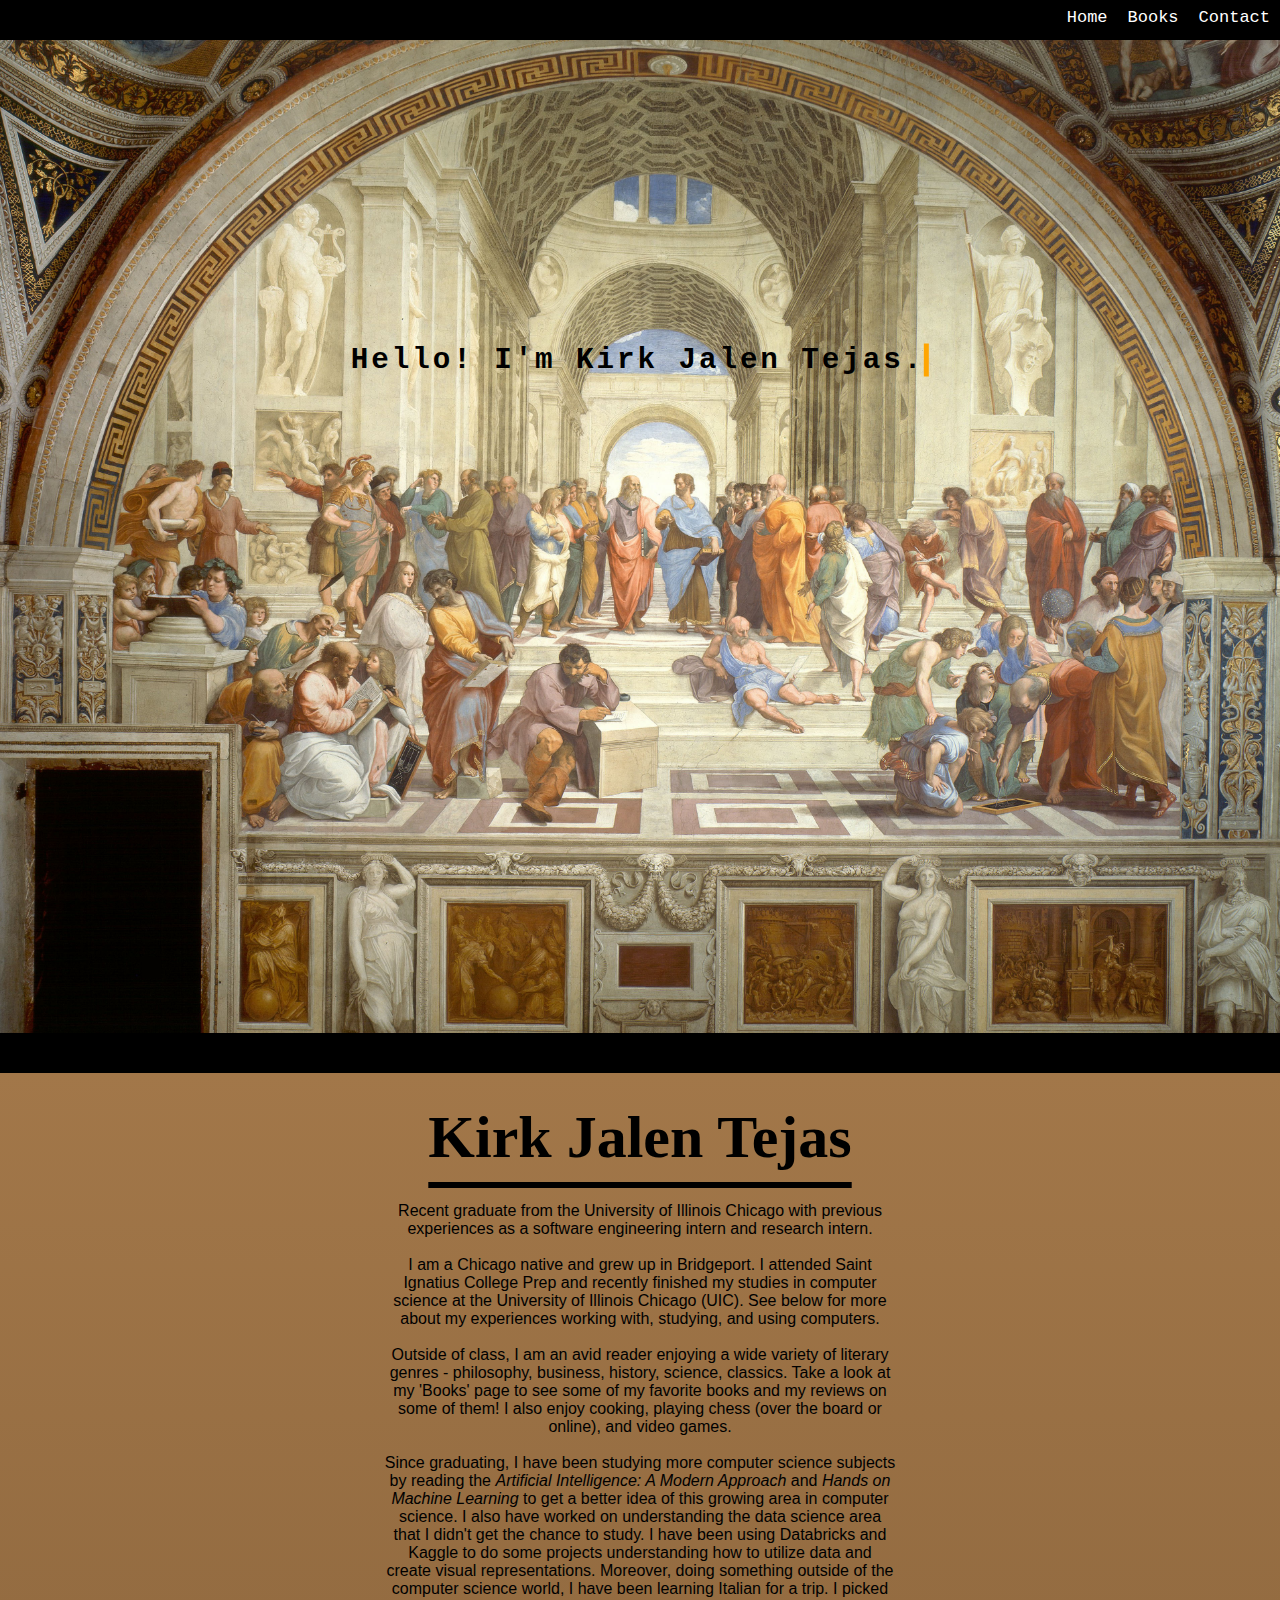
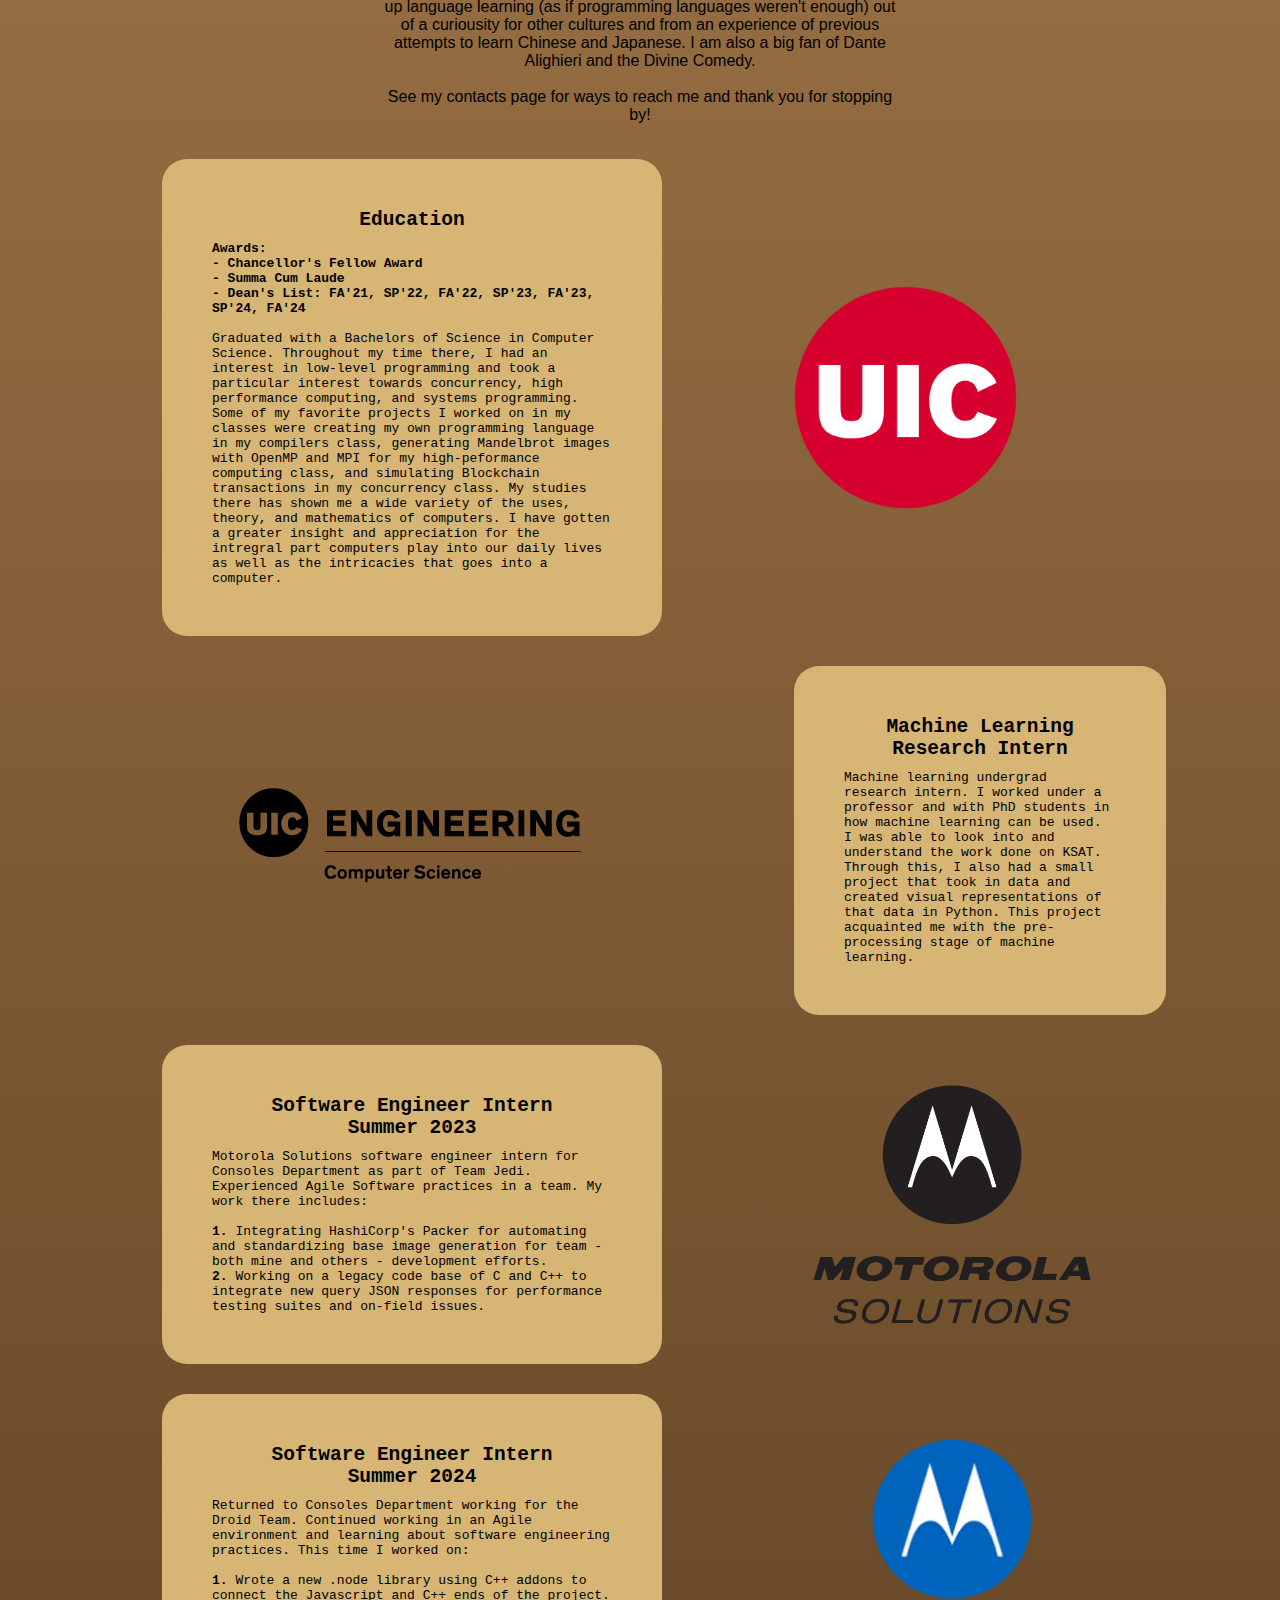
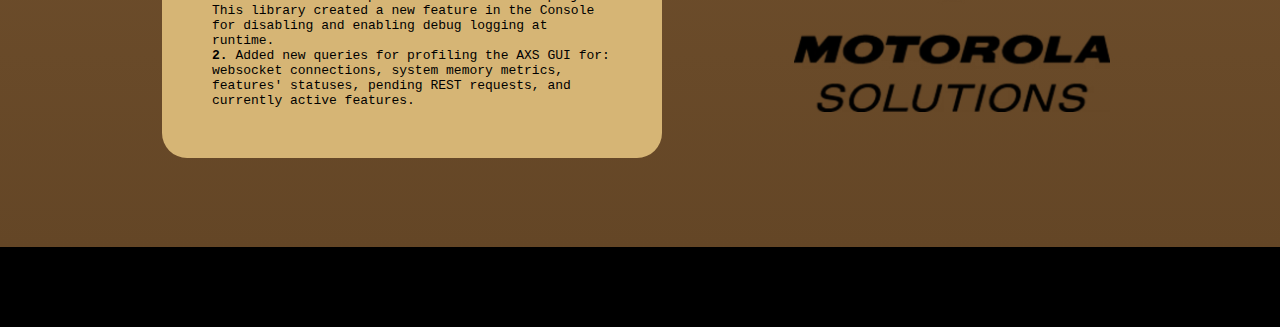
==== commit 11a1348e: "changed about me section" ====
--- a/index.html
+++ b/index.html
@@ -37,13 +37,20 @@
 
         <div class="about">
             <h1 id="name">Kirk Jalen Tejas</h1>
-            <p id="me">Recent graduate from the University of Illinois Chicago with previous experiences as a software engineering intern and research intern. 
+            <p id="me">
+                Recent graduate from the University of Illinois Chicago with previous experiences as a software engineering intern and research intern. 
                 <br><br>
-                I am a Chicago native and grew up in Bridgeport. I attended Saint Ignatius College Prep and am currently studying computer science at the University of Illinois Chicago (UIC). See below this section for my experience related to computers.
+                I am a Chicago native and grew up in Bridgeport. I attended Saint Ignatius College Prep and recently finished my studies in computer science at the University of Illinois Chicago (UIC). See below for more about my experiences working with, studying, and using computers.
                 <br><br>
-                Outside of class, I am an avid reader enjoying a wide variety of literary genres - philosophy, business, history, science, classics. See my books page to see what I am reading or my Goodreads! I also enjoy cooking, playing chess (over the board or online), and video games.
+                Outside of class, I am an avid reader enjoying a wide variety of literary genres - philosophy, business, history, science, classics. 
+                Take a look at my 'Books' page to see some of my favorite books and my reviews on some of them! I also enjoy cooking, playing chess (over the board or online), and video games.
                 <br><br>
-                See my contacts page for ways to reach me and thank you for stopping by to check out my website!</p>
+                Since graduating, I have been studying more computer science subjects by reading the <i>Artificial Intelligence: A Modern Approach</i> and <i>Hands on Machine Learning</i> to get a better idea of this growing area in computer science.
+                I also have worked on understanding the data science area that I didn't get the chance to study. I have been using Databricks and Kaggle to do some projects understanding how to utilize data and create visual representations.
+                Moreover, doing something outside of the computer science world, I have been learning Italian for a trip. I picked up language learning (as if programming languages weren't enough) out of a curiousity for other cultures and from an experience of previous attempts to learn Chinese and Japanese.
+                I am also a big fan of Dante Alighieri and the Divine Comedy.
+                <br><br>
+                See my contacts page for ways to reach me and thank you for stopping by!</p>
         </div>
 
         <ul id="work_exp">
@@ -51,17 +58,20 @@
                 <div class="container">
                     <div class="info">
                         <center><h2 id="head_info">Education</h2></center>
-                        <p id="text_info">Graduated with a Bachelors of Science in Computer Science. Throughout my time there, I had an interest in low-level programming and took a particular interest towards concurrency, high performance computing, and systems programming. 
+                        <p id="text_info">
+                            <b>Awards:<br>
+                                - Chancellor's Fellow Award
+                                <br>
+                                - Summa Cum Laude
+                                <br>
+                                - Dean's List: FA'21, SP'22, FA'22, SP'23, FA'23, SP'24, FA'24
+                                <br><br>
+                            </b>
+                            Graduated with a Bachelors of Science in Computer Science. Throughout my time there, I had an interest in low-level programming and took a particular interest towards concurrency, high performance computing, and systems programming. 
                             Some of my favorite projects I worked on in my classes were creating my own programming language in my compilers class, generating Mandelbrot images with OpenMP and MPI for my high-peformance computing class, and simulating Blockchain transactions in my concurrency class.
                             My studies there has shown me a wide variety of the uses, theory, and mathematics of computers. 
                             I have gotten a greater insight and appreciation for the intregral part computers play into our daily lives as well as the intricacies that goes into a computer.
-                            <b><br>
-                            Chancellor's Fellow Award
-                            <br>
-                            Summa Cum Laude
-                            <br>
-                            Dean's List: FA'22, SP'23, FA'23, SP'24, FA'24
-                            </b>
+                            
                         </p>
                     </div>
                     <div>
@@ -93,9 +103,9 @@
                         <p id="text_info">Motorola Solutions software engineer intern for Consoles Department as part of Team Jedi. Experienced 
                             Agile Software practices in a team. My work there includes:
                             <br><br>
-                            1. Integrating HashiCorp's Packer for automating and standardizing base image generation for team - both mine and others - development efforts.
+                            <b>1.</b> Integrating HashiCorp's Packer for automating and standardizing base image generation for team - both mine and others - development efforts.
                             <br>
-                            2. Working on a legacy code base of C and C++ to integrate new query JSON responses for performance testing suites and on-field issues.
+                            <b>2.</b> Working on a legacy code base of C and C++ to integrate new query JSON responses for performance testing suites and on-field issues.
                         </p>
                     </div>
                     <div>
@@ -110,9 +120,9 @@
                         <center><h2 id="head_info">Software Engineer Intern<br>Summer 2024</h2></center>
                         <p id="text_info">Returned to Consoles Department working for the Droid Team. Continued working in an Agile environment and learning about software engineering practices. This time I worked on:
                             <br><br>
-                            1. Wrote a new .node library using C++ addons to connect the Javascript and C++ ends of the project. This library created a new feature in the Console for disabling and enabling debug logging at runtime.
+                            <b>1.</b> Wrote a new .node library using C++ addons to connect the Javascript and C++ ends of the project. This library created a new feature in the Console for disabling and enabling debug logging at runtime.
                             <br>
-                            2. Added new queries for profiling the AXS GUI for: websocket connections, system memory metrics, features' statuses, pending REST requests, and currently active features. 
+                            <b>2.</b> Added new queries for profiling the AXS GUI for: websocket connections, system memory metrics, features' statuses, pending REST requests, and currently active features. 
                         </p>
                     </div>
                     <div>
